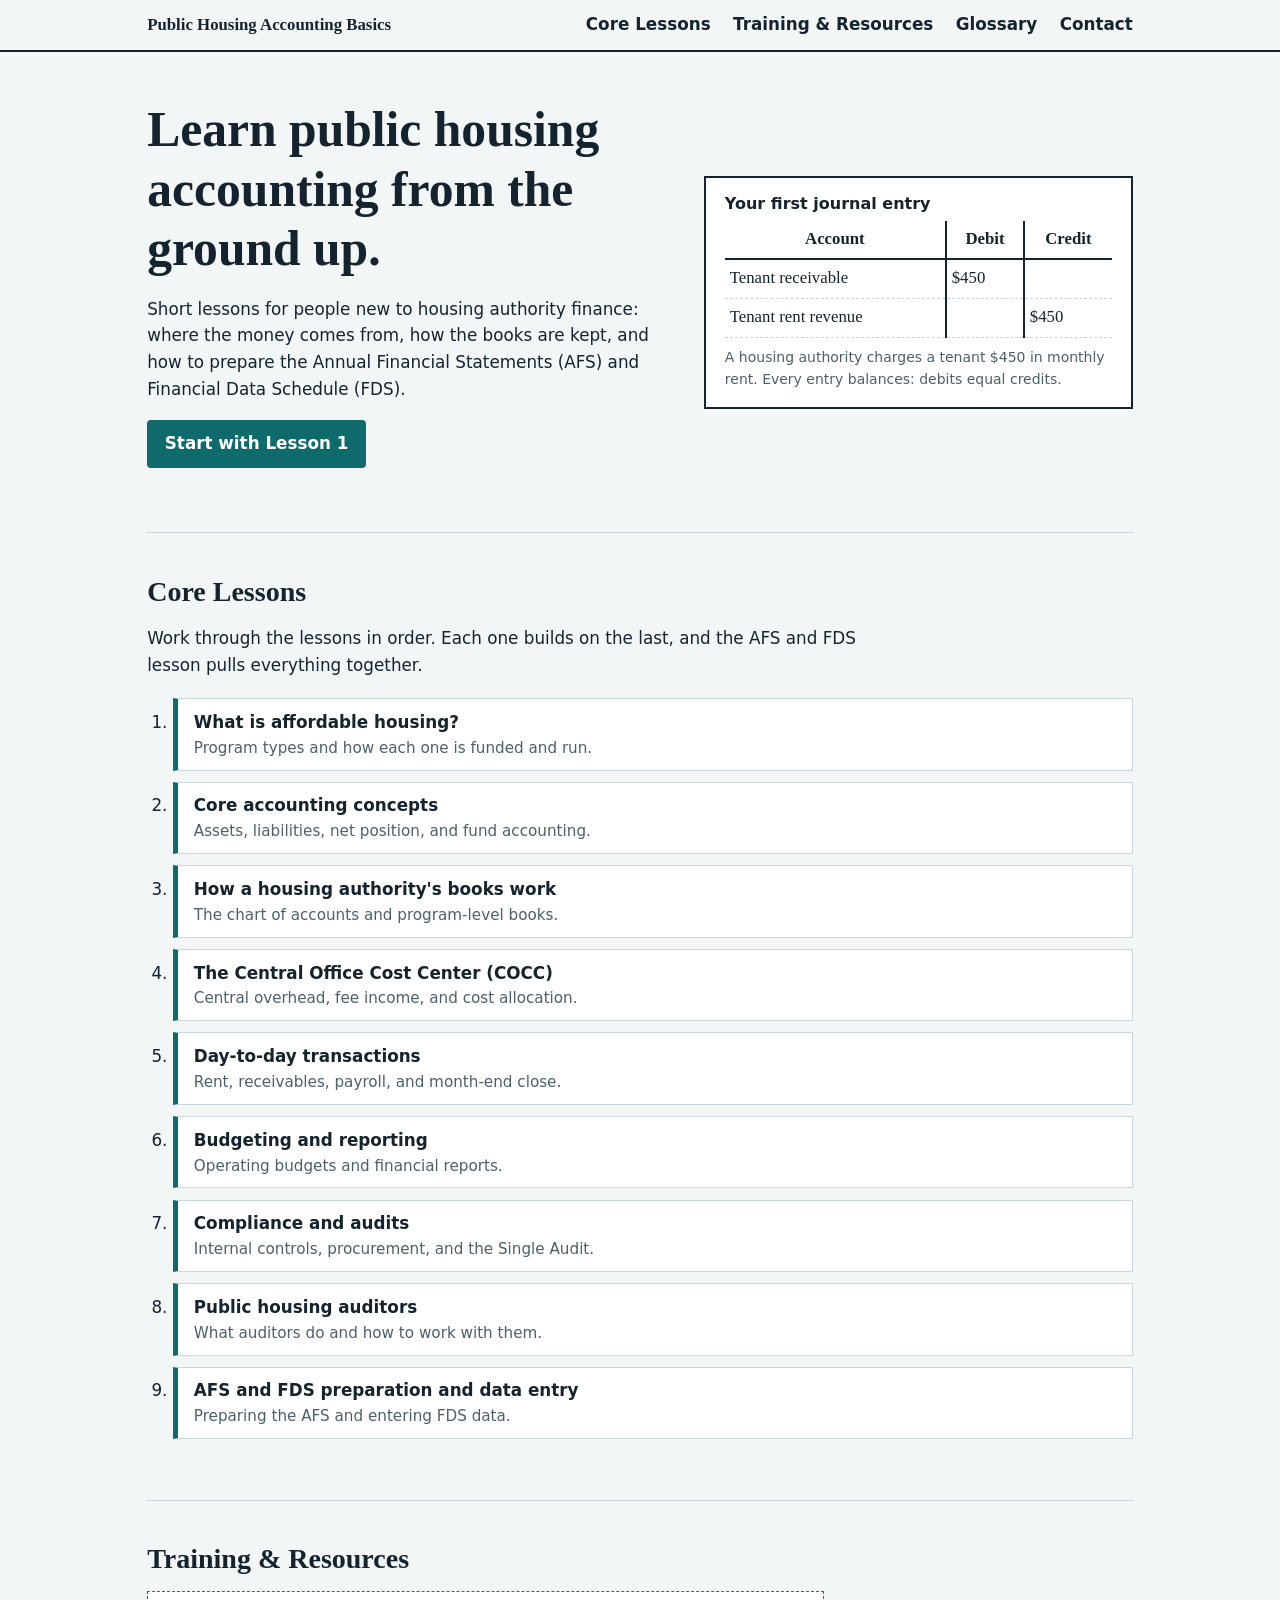
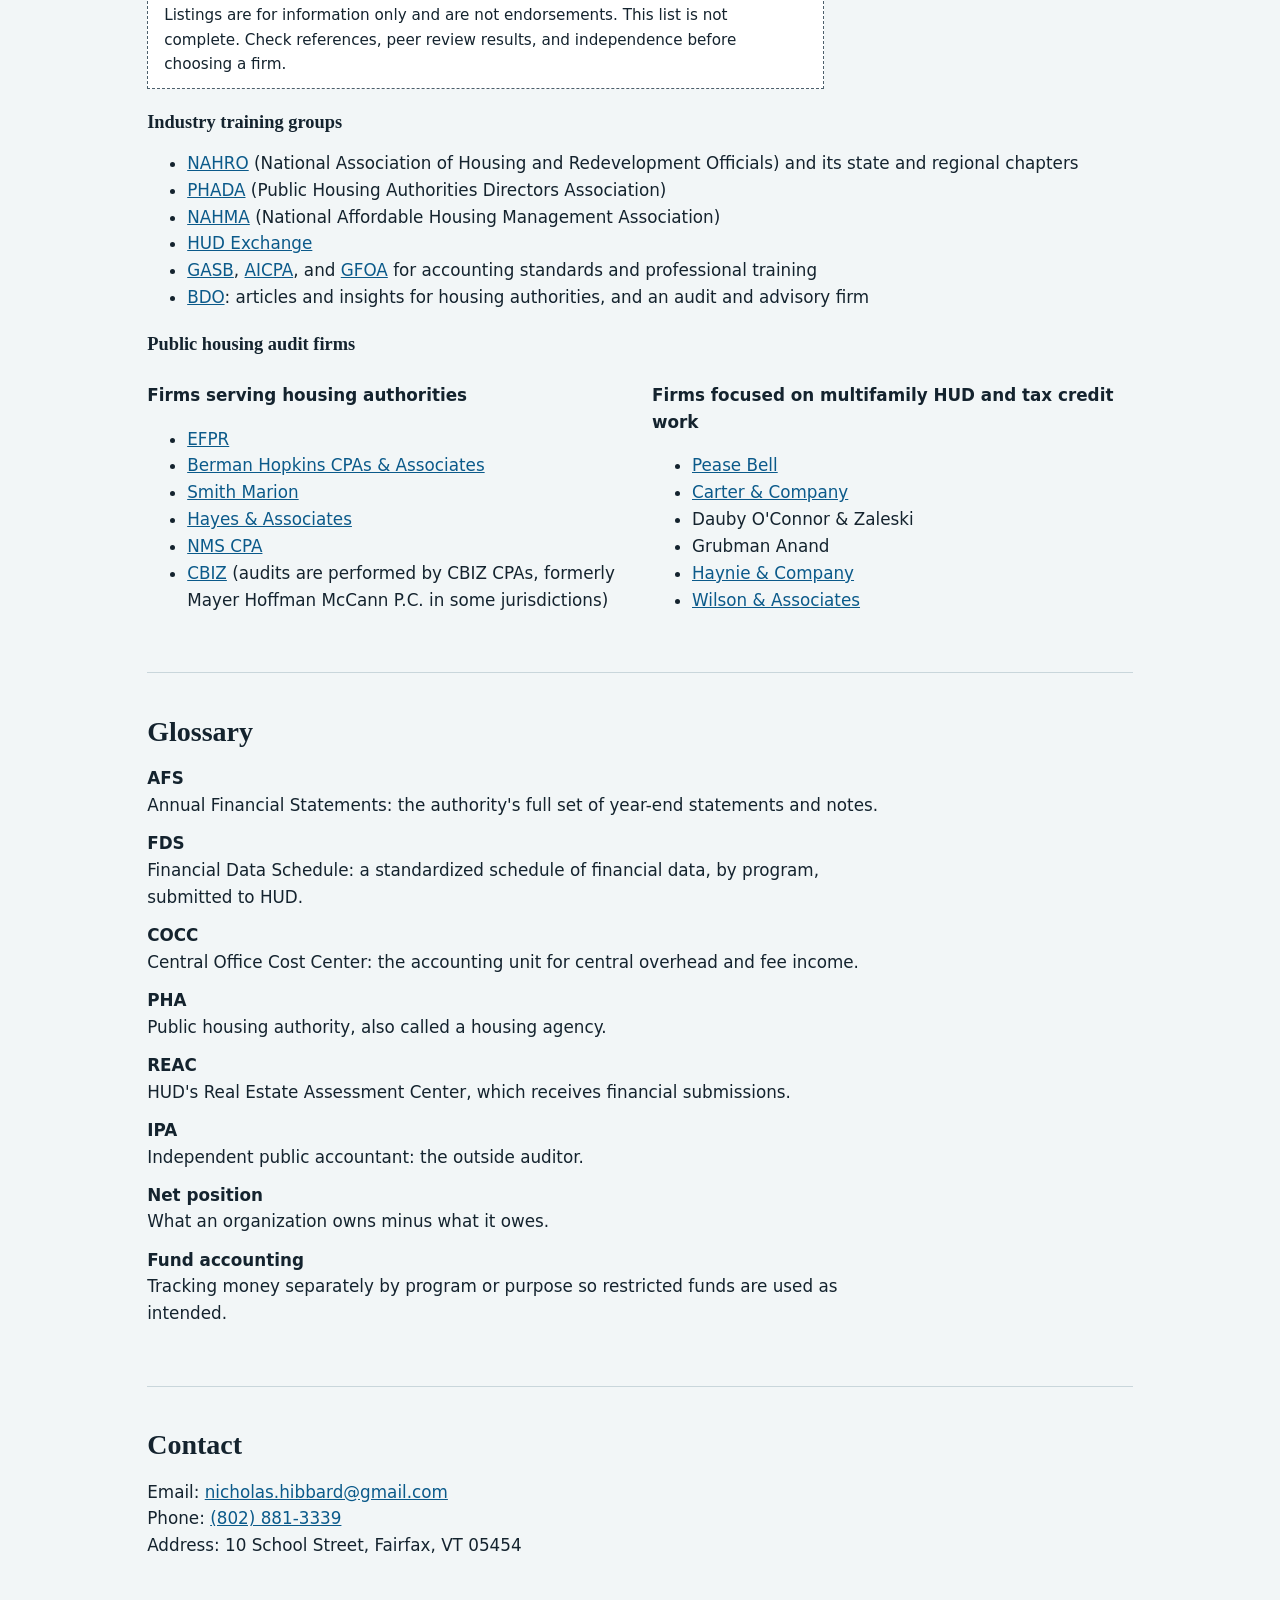
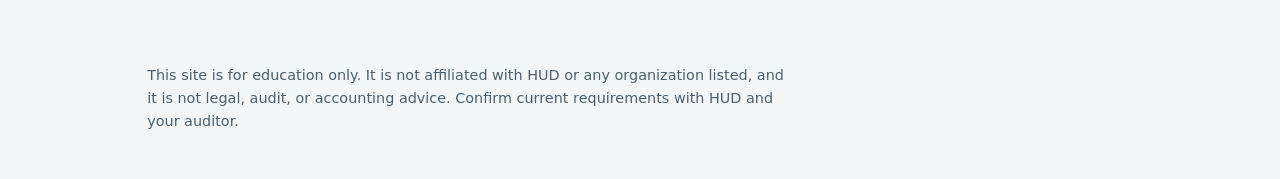
==== index.html @ 9112d164 "HUD-Made-Simple website" ====
<!DOCTYPE html>
<html lang="en">
<head>
<meta charset="utf-8">
<meta name="viewport" content="width=device-width, initial-scale=1">
<title>Public Housing Accounting Basics</title>
<meta name="description" content="Beginner-friendly lessons on public housing accounting, including AFS and FDS preparation.">
<link rel="stylesheet" href="styles.css">
</head>
<body>
<header class="nav"><div class="in">
<strong>Public Housing Accounting Basics</strong>
<a href="#lessons">Core Lessons</a>
<a href="#resources">Training &amp; Resources</a>
<a href="#glossary">Glossary</a>
<a href="#contact">Contact</a>
</div></header>

<main>
<section class="hero" id="home">
<div>
<h1>Learn public housing accounting from the ground up.</h1>
<p>Short lessons for people new to housing authority finance: where the money comes from, how the books are kept, and how to prepare the Annual Financial Statements (AFS) and Financial Data Schedule (FDS).</p>
<p><a class="btn" href="lessons/01-what-is-affordable-housing.html">Start with Lesson 1</a></p>
</div>
<div class="ledger" aria-label="Example ledger entry">
<h2>Your first journal entry</h2>
<table>
<tr><th>Account</th><th>Debit</th><th>Credit</th></tr>
<tr><td>Tenant receivable</td><td>$450</td><td></td></tr>
<tr><td>Tenant rent revenue</td><td></td><td>$450</td></tr>
</table>
<small>A housing authority charges a tenant $450 in monthly rent. Every entry balances: debits equal credits.</small>
</div>
</section>

<section id="lessons">
<h2>Core Lessons</h2>
<p>Work through the lessons in order. Each one builds on the last, and the AFS and FDS lesson pulls everything together.</p>
<ol class="lessons-list">
<li><a href="lessons/01-what-is-affordable-housing.html"><strong>What is affordable housing?</strong><span>Program types and how each one is funded and run.</span></a></li>
<li><a href="lessons/02-core-accounting-concepts.html"><strong>Core accounting concepts</strong><span>Assets, liabilities, net position, and fund accounting.</span></a></li>
<li><a href="lessons/03-how-a-housing-authority-s-books-work.html"><strong>How a housing authority's books work</strong><span>The chart of accounts and program-level books.</span></a></li>
<li><a href="lessons/04-the-central-office-cost-center-cocc.html"><strong>The Central Office Cost Center (COCC)</strong><span>Central overhead, fee income, and cost allocation.</span></a></li>
<li><a href="lessons/05-day-to-day-transactions.html"><strong>Day-to-day transactions</strong><span>Rent, receivables, payroll, and month-end close.</span></a></li>
<li><a href="lessons/06-budgeting-and-reporting.html"><strong>Budgeting and reporting</strong><span>Operating budgets and financial reports.</span></a></li>
<li><a href="lessons/07-compliance-and-audits.html"><strong>Compliance and audits</strong><span>Internal controls, procurement, and the Single Audit.</span></a></li>
<li><a href="lessons/08-public-housing-auditors.html"><strong>Public housing auditors</strong><span>What auditors do and how to work with them.</span></a></li>
<li><a href="lessons/09-afs-and-fds-preparation-and-data-entry.html"><strong>AFS and FDS preparation and data entry</strong><span>Preparing the AFS and entering FDS data.</span></a></li>
</ol>
</section>

<section id="resources">
<h2>Training &amp; Resources</h2>
<p class="note">Listings are for information only and are not endorsements. This list is not complete. Check references, peer review results, and independence before choosing a firm.</p>

<h3 style="margin-top:1.4rem">Industry training groups</h3>
<ul>
<li><a href="https://www.nahro.org">NAHRO</a> (National Association of Housing and Redevelopment Officials) and its state and regional chapters</li>
<li><a href="https://www.phada.org">PHADA</a> (Public Housing Authorities Directors Association)</li>
<li><a href="https://www.nahma.org">NAHMA</a> (National Affordable Housing Management Association)</li>
<li><a href="https://www.hudexchange.info">HUD Exchange</a></li>
<li><a href="https://www.gasb.org">GASB</a>, <a href="https://www.aicpa-cima.com">AICPA</a>, and <a href="https://www.gfoa.org">GFOA</a> for accounting standards and professional training</li>
<li><a href="https://www.bdo.com">BDO</a>: articles and insights for housing authorities, and an audit and advisory firm</li>
</ul>

<h3 id="auditors" style="margin-top:1.4rem">Public housing audit firms</h3>
<div class="cols">
<div>
<p><strong>Firms serving housing authorities</strong></p>
<ul>
<li><a href="https://efpradvisory.com">EFPR</a></li>
<li><a href="https://www.bermanhopkins.com">Berman Hopkins CPAs &amp; Associates</a></li>
<li><a href="https://smcocpa.com">Smith Marion</a></li>
<li><a href="https://hayes.cpa">Hayes &amp; Associates</a></li>
<li><a href="https://nms-cpa.com">NMS CPA</a></li>
<li><a href="https://www.cbiz.com">CBIZ</a> (audits are performed by CBIZ CPAs, formerly Mayer Hoffman McCann P.C. in some jurisdictions)</li>
</ul></div>
<div>
<p><strong>Firms focused on multifamily HUD and tax credit work</strong></p>
<ul>
<li><a href="https://www.peasebell.com">Pease Bell</a></li>
<li><a href="https://www.cartercpa.net">Carter &amp; Company</a></li>
<li>Dauby O'Connor &amp; Zaleski</li>
<li>Grubman Anand</li>
<li><a href="https://www.hayniecpas.com">Haynie &amp; Company</a></li>
<li><a href="https://wilsoncpa.net">Wilson &amp; Associates</a></li>
</ul></div>
</div>
</section>

<section id="glossary">
<h2>Glossary</h2>
<dl>
<dt>AFS</dt><dd>Annual Financial Statements: the authority's full set of year-end statements and notes.</dd>
<dt>FDS</dt><dd>Financial Data Schedule: a standardized schedule of financial data, by program, submitted to HUD.</dd>
<dt>COCC</dt><dd>Central Office Cost Center: the accounting unit for central overhead and fee income.</dd>
<dt>PHA</dt><dd>Public housing authority, also called a housing agency.</dd>
<dt>REAC</dt><dd>HUD's Real Estate Assessment Center, which receives financial submissions.</dd>
<dt>IPA</dt><dd>Independent public accountant: the outside auditor.</dd>
<dt>Net position</dt><dd>What an organization owns minus what it owes.</dd>
<dt>Fund accounting</dt><dd>Tracking money separately by program or purpose so restricted funds are used as intended.</dd>
</dl>
</section>

<section id="contact" style="border-bottom:0">
<h2>Contact</h2>
<address>
<p>Email: <a href="mailto:nicholas.hibbard@gmail.com">nicholas.hibbard@gmail.com</a><br>
Phone: <a href="tel:+18028813339">(802) 881-3339</a><br>
Address: 10 School Street, Fairfax, VT 05454</p>
</address>
</section>
</main>

<footer><div class="in">
<p>This site is for education only. It is not affiliated with HUD or any organization listed, and it is not legal, audit, or accounting advice. Confirm current requirements with HUD and your auditor.</p>
</div></footer>
</body>
</html>
---- styles.css ----
:root{--bg:#f2f6f7;--ink:#14232e;--muted:#4c5f6b;--line:#c9d6db;--card:#fff;--accent:#0f6b6b;--hl:#f2d45c;--link:#0b5a8a}
@media (prefers-color-scheme:dark){:root{--bg:#0f1a20;--ink:#e6eef1;--muted:#9fb3bd;--line:#2a3d47;--card:#16252d;--accent:#5cc4c0;--hl:#c9a92e;--link:#7cc3f0}}
*{box-sizing:border-box}
html{scroll-behavior:smooth;scroll-padding-top:4.5rem}
@media (prefers-reduced-motion:reduce){html{scroll-behavior:auto}}
body{margin:0;background:var(--bg);color:var(--ink);font:1.05rem/1.6 system-ui,-apple-system,"Segoe UI",Roboto,sans-serif}
h1,h2,h3{font-family:Georgia,"Times New Roman",serif;line-height:1.2;margin:0 0 .6rem}
h1{font-size:clamp(2rem,5vw,3.1rem)}
h2{font-size:1.75rem;margin-top:0}
h3{font-size:1.15rem}
a{color:var(--link)}
a:focus-visible,summary:focus-visible{outline:3px solid var(--hl);outline-offset:2px}
p{max-width:70ch}
header.nav{position:sticky;top:0;z-index:5;background:var(--bg);border-bottom:2px solid var(--ink)}
.nav .in{max-width:64rem;margin:auto;padding:.7rem 1.2rem;display:flex;flex-wrap:wrap;gap:.4rem 1.4rem;align-items:baseline}
.nav strong{font-family:Georgia,serif;margin-right:auto}
.nav a{color:var(--ink);text-decoration:none;font-weight:600}
.nav a:hover{text-decoration:underline}
main,footer .in{max-width:64rem;margin:auto;padding:0 1.2rem}
section{padding:2.6rem 0;border-bottom:1px solid var(--line)}
.hero{display:grid;gap:2rem;grid-template-columns:1.1fr .9fr;align-items:center;padding:3rem 0}
@media (max-width:760px){.hero{grid-template-columns:1fr}}
.btn{display:inline-block;background:var(--accent);color:#fff;padding:.65rem 1.1rem;border-radius:4px;text-decoration:none;font-weight:600}
@media (prefers-color-scheme:dark){.btn{color:#08201f}}
.ledger{background:var(--card);border:2px solid var(--ink);padding:1rem 1.2rem;font-family:Georgia,serif}
.ledger h2{font-size:1rem;margin:0 0 .5rem;font-family:system-ui,sans-serif}
.ledger table{width:100%;border-collapse:collapse}
.ledger th{border-bottom:2px solid var(--ink);padding:.3rem}
.ledger td{padding:.35rem .3rem;border-bottom:1px dashed var(--line)}
.ledger td+td,.ledger th+th{border-left:2px solid var(--ink)}
.ledger small{color:var(--muted);display:block;margin-top:.5rem;font-family:system-ui,sans-serif}
details{background:var(--card);border:1px solid var(--line);border-left:5px solid var(--accent);margin:.7rem 0;padding:.2rem 1rem}
summary{cursor:pointer;font-weight:700;padding:.7rem 0;font-family:Georgia,serif;font-size:1.1rem}
details[open]>summary{border-bottom:1px solid var(--line);margin-bottom:.6rem}
details ul,details ol{padding-left:1.3rem;margin:.4rem 0 .8rem}
.tw{overflow-x:auto}
table.t{border-collapse:collapse;width:100%;min-width:34rem;font-size:.95rem}
table.t th,table.t td{border:1px solid var(--line);padding:.45rem .6rem;text-align:left;vertical-align:top}
table.t th{background:var(--card)}
.note{background:var(--card);border:1px dashed var(--muted);padding:.7rem 1rem;font-size:.95rem;max-width:70ch}
.cols{display:grid;gap:1.5rem;grid-template-columns:repeat(auto-fit,minmax(16rem,1fr))}
dl dt{font-weight:700;margin-top:.7rem}
dl dd{margin:0 0 0 0;max-width:70ch}
footer{padding:2rem 0;color:var(--muted);font-size:.9rem}
address{font-style:normal}
.crumbs{font-size:.9rem;color:var(--muted);padding:1.4rem 0 0}
.pager{display:flex;justify-content:space-between;gap:1rem;flex-wrap:wrap;padding:2rem 0}
.lessons-list{list-style:decimal;padding-left:1.6rem;margin:1.2rem 0;display:grid;gap:.7rem}
.lessons-list a{display:block;background:var(--card);border:1px solid var(--line);border-left:5px solid var(--accent);padding:.6rem 1rem;text-decoration:none;color:var(--ink)}
.lessons-list a:hover{border-left-color:var(--hl)}
.lessons-list span{display:block;color:var(--muted);font-size:.95rem}
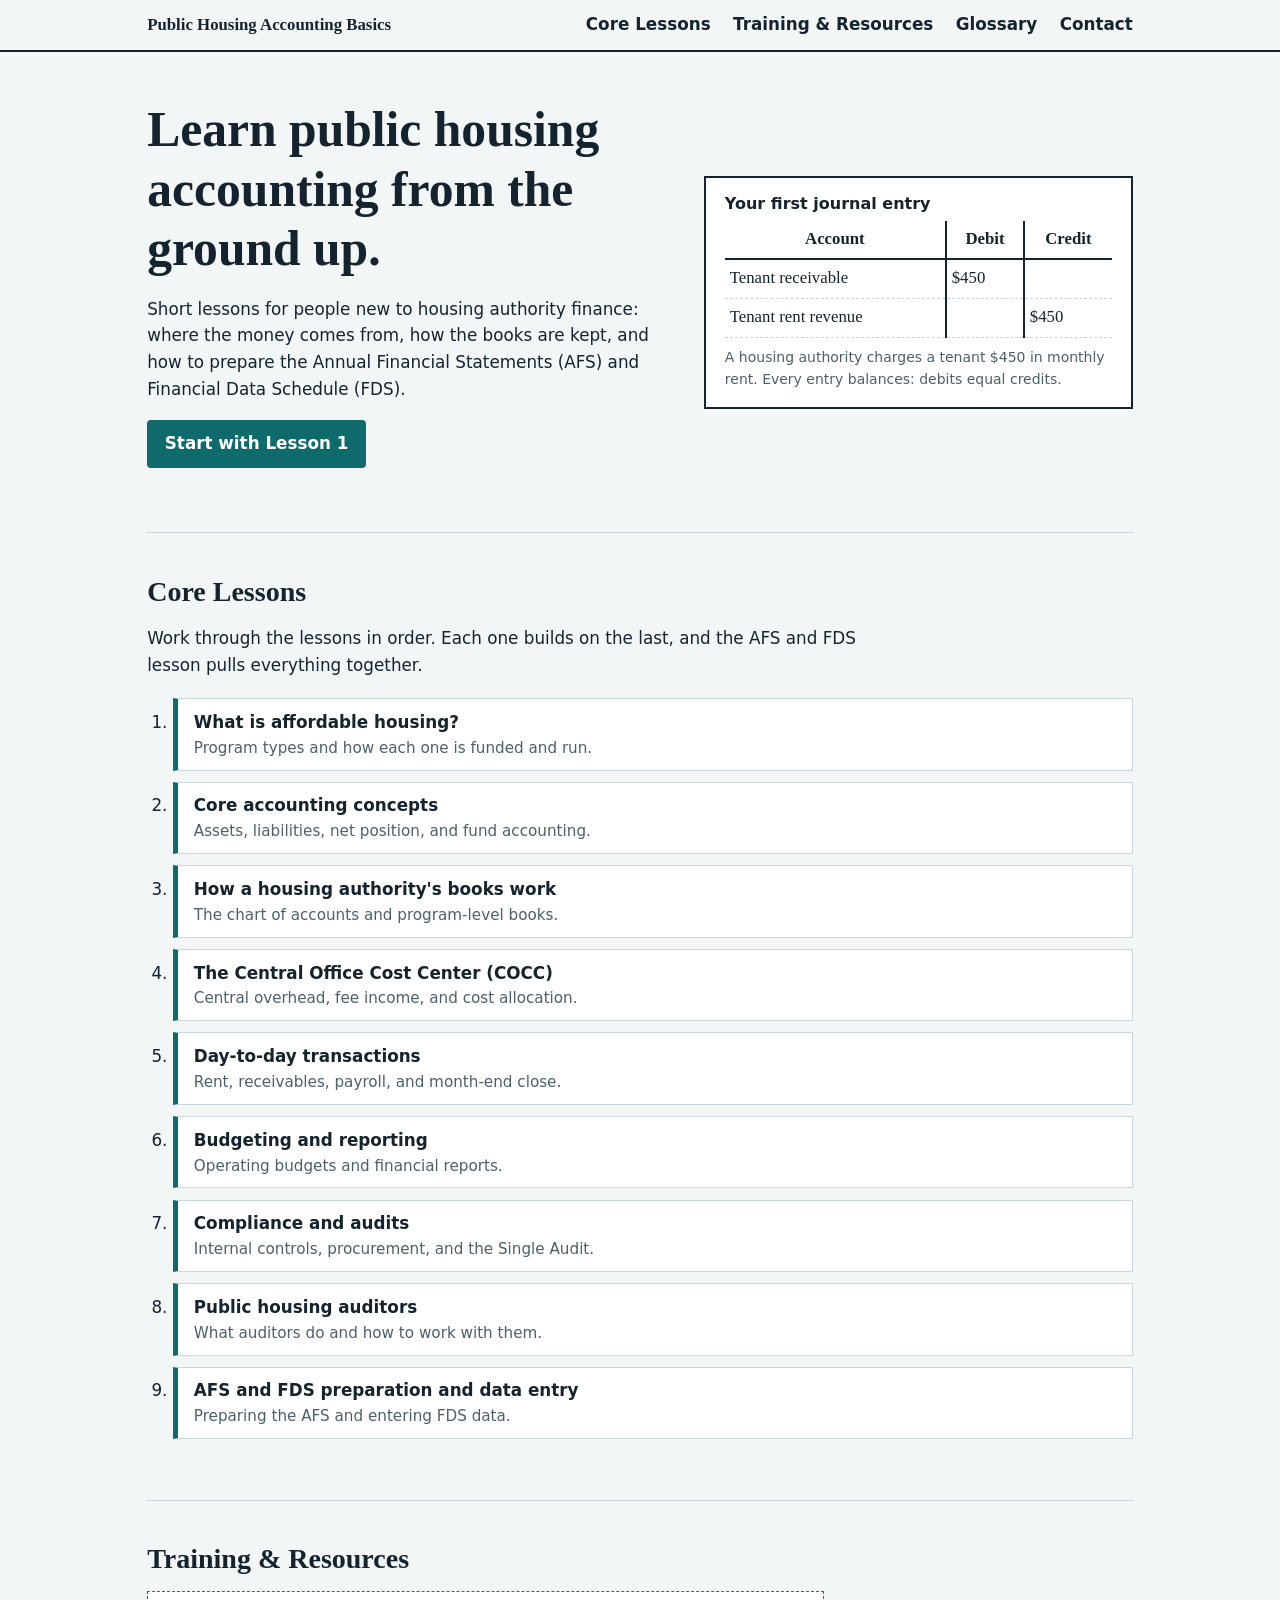
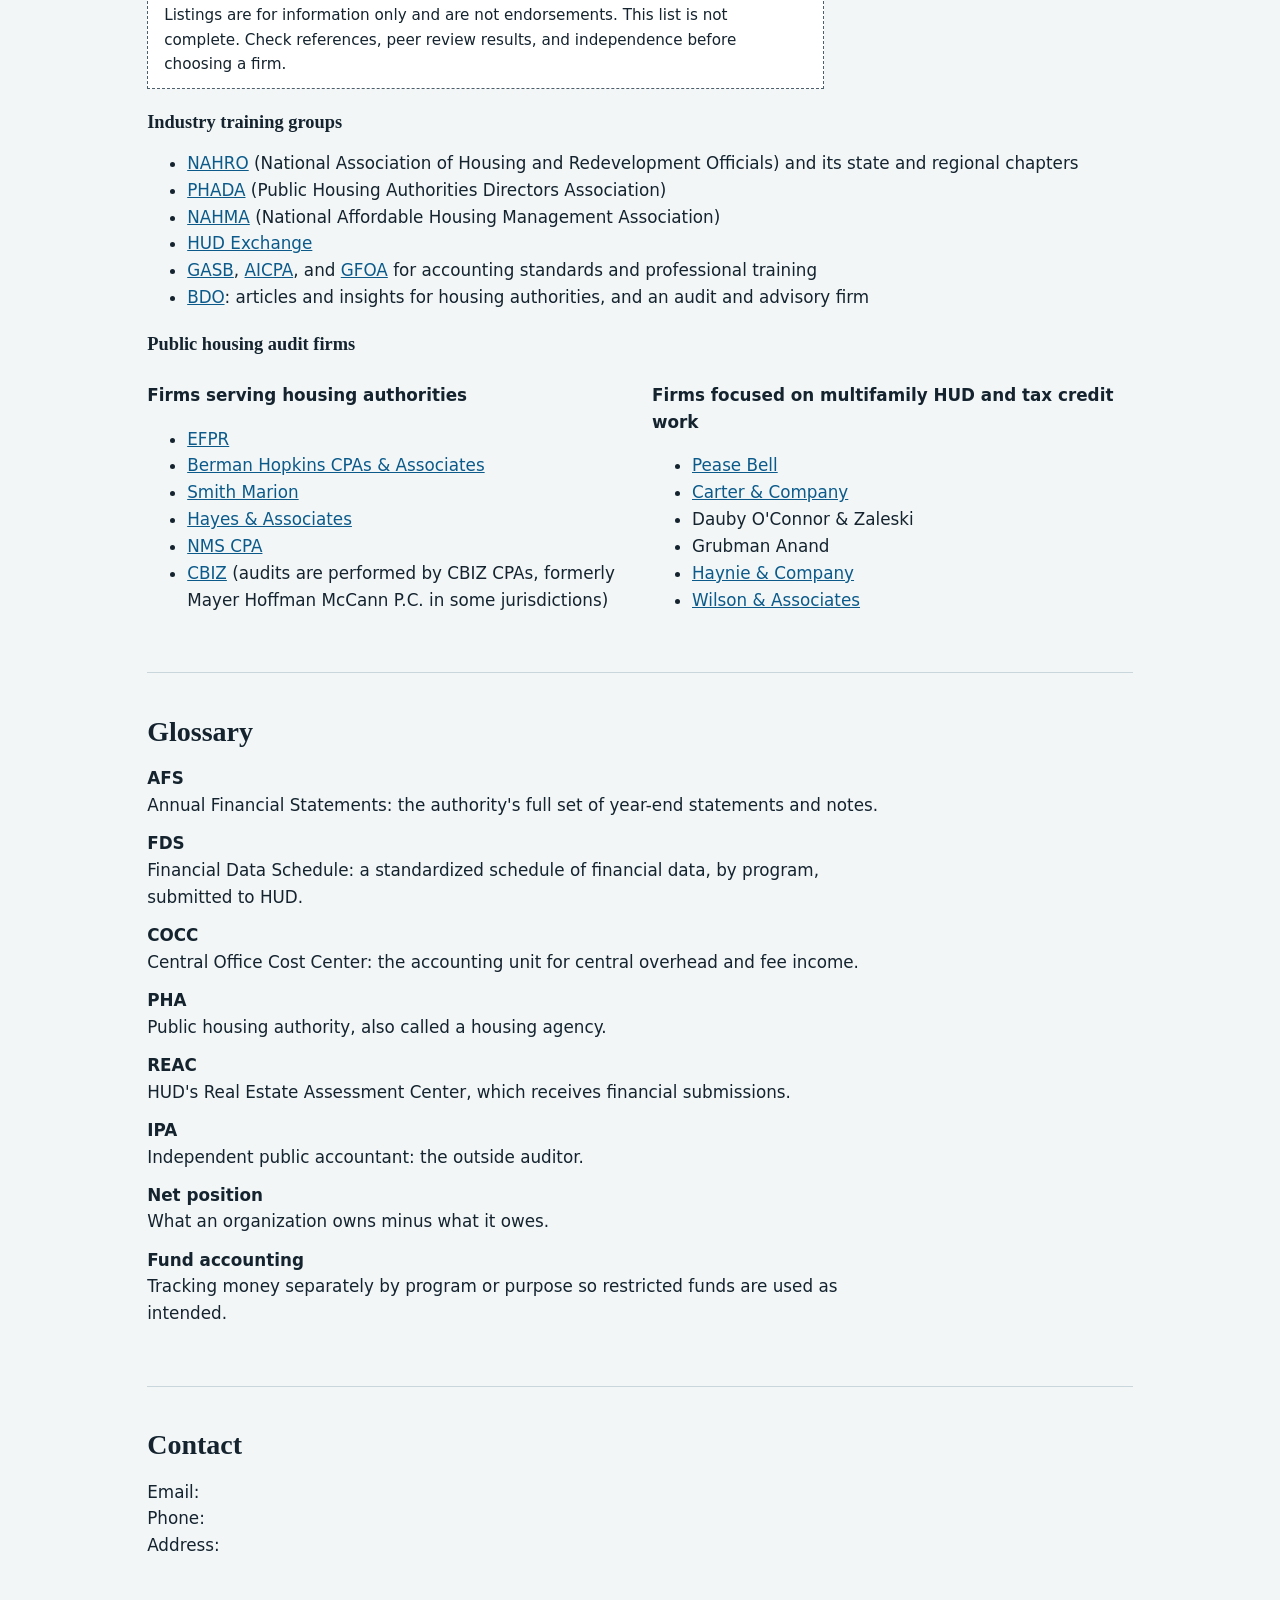
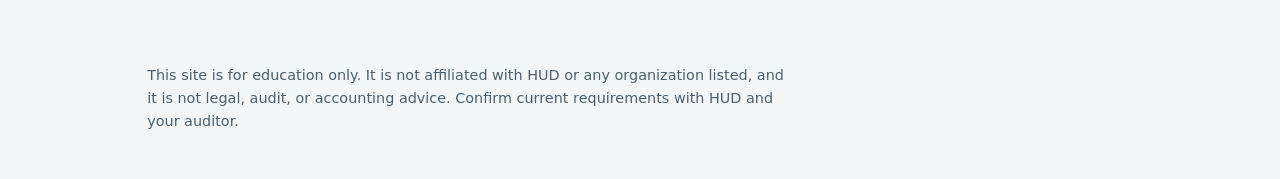
==== commit 18fbacd5: "Update index.html" ====
--- a/index.html
+++ b/index.html
@@ -106,9 +106,9 @@
 <section id="contact" style="border-bottom:0">
 <h2>Contact</h2>
 <address>
-<p>Email: <a href="mailto:nicholas.hibbard@gmail.com">nicholas.hibbard@gmail.com</a><br>
-Phone: <a href="tel:+18028813339">(802) 881-3339</a><br>
-Address: 10 School Street, Fairfax, VT 05454</p>
+<p>Email:<br>
+Phone:</a><br>
+Address:</p>
 </address>
 </section>
 </main>
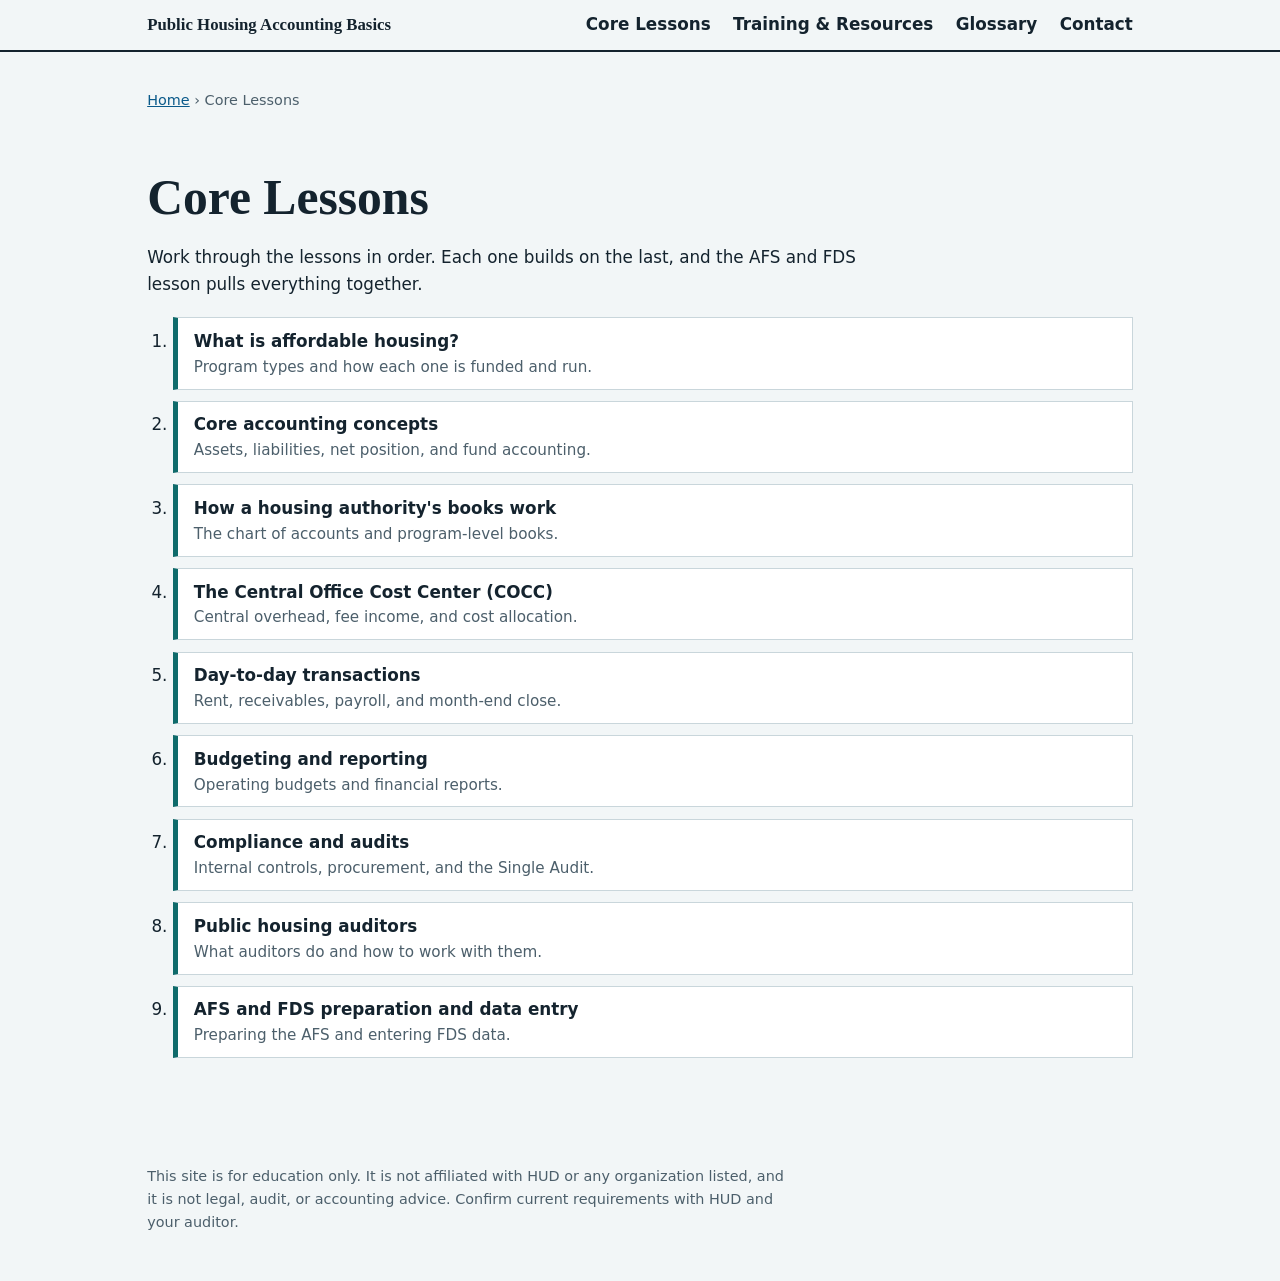
==== commit 13f8b0e4: "Update index.html" ====
--- a/index.html
+++ b/index.html
@@ -3,116 +3,35 @@
 <head>
 <meta charset="utf-8">
 <meta name="viewport" content="width=device-width, initial-scale=1">
-<title>Public Housing Accounting Basics</title>
-<meta name="description" content="Beginner-friendly lessons on public housing accounting, including AFS and FDS preparation.">
-<link rel="stylesheet" href="styles.css">
+<title>Core Lessons | Public Housing Accounting Basics</title>
+<link rel="stylesheet" href="../styles.css">
 </head>
 <body>
 <header class="nav"><div class="in">
-<strong>Public Housing Accounting Basics</strong>
-<a href="#lessons">Core Lessons</a>
-<a href="#resources">Training &amp; Resources</a>
-<a href="#glossary">Glossary</a>
-<a href="#contact">Contact</a>
+<strong><a href="../index.html">Public Housing Accounting Basics</a></strong>
+<a href="index.html">Core Lessons</a>
+<a href="../index.html#resources">Training &amp; Resources</a>
+<a href="../index.html#glossary">Glossary</a>
+<a href="../index.html#contact">Contact</a>
 </div></header>
-
 <main>
-<section class="hero" id="home">
-<div>
-<h1>Learn public housing accounting from the ground up.</h1>
-<p>Short lessons for people new to housing authority finance: where the money comes from, how the books are kept, and how to prepare the Annual Financial Statements (AFS) and Financial Data Schedule (FDS).</p>
-<p><a class="btn" href="lessons/01-what-is-affordable-housing.html">Start with Lesson 1</a></p>
-</div>
-<div class="ledger" aria-label="Example ledger entry">
-<h2>Your first journal entry</h2>
-<table>
-<tr><th>Account</th><th>Debit</th><th>Credit</th></tr>
-<tr><td>Tenant receivable</td><td>$450</td><td></td></tr>
-<tr><td>Tenant rent revenue</td><td></td><td>$450</td></tr>
-</table>
-<small>A housing authority charges a tenant $450 in monthly rent. Every entry balances: debits equal credits.</small>
-</div>
-</section>
-
-<section id="lessons">
-<h2>Core Lessons</h2>
+<p class="crumbs"><a href="../index.html">Home</a> &rsaquo; Core Lessons</p>
+<section style="border-bottom:0">
+<h1>Core Lessons</h1>
 <p>Work through the lessons in order. Each one builds on the last, and the AFS and FDS lesson pulls everything together.</p>
 <ol class="lessons-list">
-<li><a href="lessons/01-what-is-affordable-housing.html"><strong>What is affordable housing?</strong><span>Program types and how each one is funded and run.</span></a></li>
-<li><a href="lessons/02-core-accounting-concepts.html"><strong>Core accounting concepts</strong><span>Assets, liabilities, net position, and fund accounting.</span></a></li>
-<li><a href="lessons/03-how-a-housing-authority-s-books-work.html"><strong>How a housing authority's books work</strong><span>The chart of accounts and program-level books.</span></a></li>
-<li><a href="lessons/04-the-central-office-cost-center-cocc.html"><strong>The Central Office Cost Center (COCC)</strong><span>Central overhead, fee income, and cost allocation.</span></a></li>
-<li><a href="lessons/05-day-to-day-transactions.html"><strong>Day-to-day transactions</strong><span>Rent, receivables, payroll, and month-end close.</span></a></li>
-<li><a href="lessons/06-budgeting-and-reporting.html"><strong>Budgeting and reporting</strong><span>Operating budgets and financial reports.</span></a></li>
-<li><a href="lessons/07-compliance-and-audits.html"><strong>Compliance and audits</strong><span>Internal controls, procurement, and the Single Audit.</span></a></li>
-<li><a href="lessons/08-public-housing-auditors.html"><strong>Public housing auditors</strong><span>What auditors do and how to work with them.</span></a></li>
-<li><a href="lessons/09-afs-and-fds-preparation-and-data-entry.html"><strong>AFS and FDS preparation and data entry</strong><span>Preparing the AFS and entering FDS data.</span></a></li>
+<li><a href="01-what-is-affordable-housing.html"><strong>What is affordable housing?</strong><span>Program types and how each one is funded and run.</span></a></li>
+<li><a href="02-core-accounting-concepts.html"><strong>Core accounting concepts</strong><span>Assets, liabilities, net position, and fund accounting.</span></a></li>
+<li><a href="03-how-a-housing-authority-s-books-work.html"><strong>How a housing authority's books work</strong><span>The chart of accounts and program-level books.</span></a></li>
+<li><a href="04-the-central-office-cost-center-cocc.html"><strong>The Central Office Cost Center (COCC)</strong><span>Central overhead, fee income, and cost allocation.</span></a></li>
+<li><a href="05-day-to-day-transactions.html"><strong>Day-to-day transactions</strong><span>Rent, receivables, payroll, and month-end close.</span></a></li>
+<li><a href="06-budgeting-and-reporting.html"><strong>Budgeting and reporting</strong><span>Operating budgets and financial reports.</span></a></li>
+<li><a href="07-compliance-and-audits.html"><strong>Compliance and audits</strong><span>Internal controls, procurement, and the Single Audit.</span></a></li>
+<li><a href="08-public-housing-auditors.html"><strong>Public housing auditors</strong><span>What auditors do and how to work with them.</span></a></li>
+<li><a href="09-afs-and-fds-preparation-and-data-entry.html"><strong>AFS and FDS preparation and data entry</strong><span>Preparing the AFS and entering FDS data.</span></a></li>
 </ol>
 </section>
-
-<section id="resources">
-<h2>Training &amp; Resources</h2>
-<p class="note">Listings are for information only and are not endorsements. This list is not complete. Check references, peer review results, and independence before choosing a firm.</p>
-
-<h3 style="margin-top:1.4rem">Industry training groups</h3>
-<ul>
-<li><a href="https://www.nahro.org">NAHRO</a> (National Association of Housing and Redevelopment Officials) and its state and regional chapters</li>
-<li><a href="https://www.phada.org">PHADA</a> (Public Housing Authorities Directors Association)</li>
-<li><a href="https://www.nahma.org">NAHMA</a> (National Affordable Housing Management Association)</li>
-<li><a href="https://www.hudexchange.info">HUD Exchange</a></li>
-<li><a href="https://www.gasb.org">GASB</a>, <a href="https://www.aicpa-cima.com">AICPA</a>, and <a href="https://www.gfoa.org">GFOA</a> for accounting standards and professional training</li>
-<li><a href="https://www.bdo.com">BDO</a>: articles and insights for housing authorities, and an audit and advisory firm</li>
-</ul>
-
-<h3 id="auditors" style="margin-top:1.4rem">Public housing audit firms</h3>
-<div class="cols">
-<div>
-<p><strong>Firms serving housing authorities</strong></p>
-<ul>
-<li><a href="https://efpradvisory.com">EFPR</a></li>
-<li><a href="https://www.bermanhopkins.com">Berman Hopkins CPAs &amp; Associates</a></li>
-<li><a href="https://smcocpa.com">Smith Marion</a></li>
-<li><a href="https://hayes.cpa">Hayes &amp; Associates</a></li>
-<li><a href="https://nms-cpa.com">NMS CPA</a></li>
-<li><a href="https://www.cbiz.com">CBIZ</a> (audits are performed by CBIZ CPAs, formerly Mayer Hoffman McCann P.C. in some jurisdictions)</li>
-</ul></div>
-<div>
-<p><strong>Firms focused on multifamily HUD and tax credit work</strong></p>
-<ul>
-<li><a href="https://www.peasebell.com">Pease Bell</a></li>
-<li><a href="https://www.cartercpa.net">Carter &amp; Company</a></li>
-<li>Dauby O'Connor &amp; Zaleski</li>
-<li>Grubman Anand</li>
-<li><a href="https://www.hayniecpas.com">Haynie &amp; Company</a></li>
-<li><a href="https://wilsoncpa.net">Wilson &amp; Associates</a></li>
-</ul></div>
-</div>
-</section>
-
-<section id="glossary">
-<h2>Glossary</h2>
-<dl>
-<dt>AFS</dt><dd>Annual Financial Statements: the authority's full set of year-end statements and notes.</dd>
-<dt>FDS</dt><dd>Financial Data Schedule: a standardized schedule of financial data, by program, submitted to HUD.</dd>
-<dt>COCC</dt><dd>Central Office Cost Center: the accounting unit for central overhead and fee income.</dd>
-<dt>PHA</dt><dd>Public housing authority, also called a housing agency.</dd>
-<dt>REAC</dt><dd>HUD's Real Estate Assessment Center, which receives financial submissions.</dd>
-<dt>IPA</dt><dd>Independent public accountant: the outside auditor.</dd>
-<dt>Net position</dt><dd>What an organization owns minus what it owes.</dd>
-<dt>Fund accounting</dt><dd>Tracking money separately by program or purpose so restricted funds are used as intended.</dd>
-</dl>
-</section>
-
-<section id="contact" style="border-bottom:0">
-<h2>Contact</h2>
-<address>
-<p>Email:<br>
-Phone:</a><br>
-Address:</p>
-</address>
-</section>
 </main>
-
 <footer><div class="in">
 <p>This site is for education only. It is not affiliated with HUD or any organization listed, and it is not legal, audit, or accounting advice. Confirm current requirements with HUD and your auditor.</p>
 </div></footer>
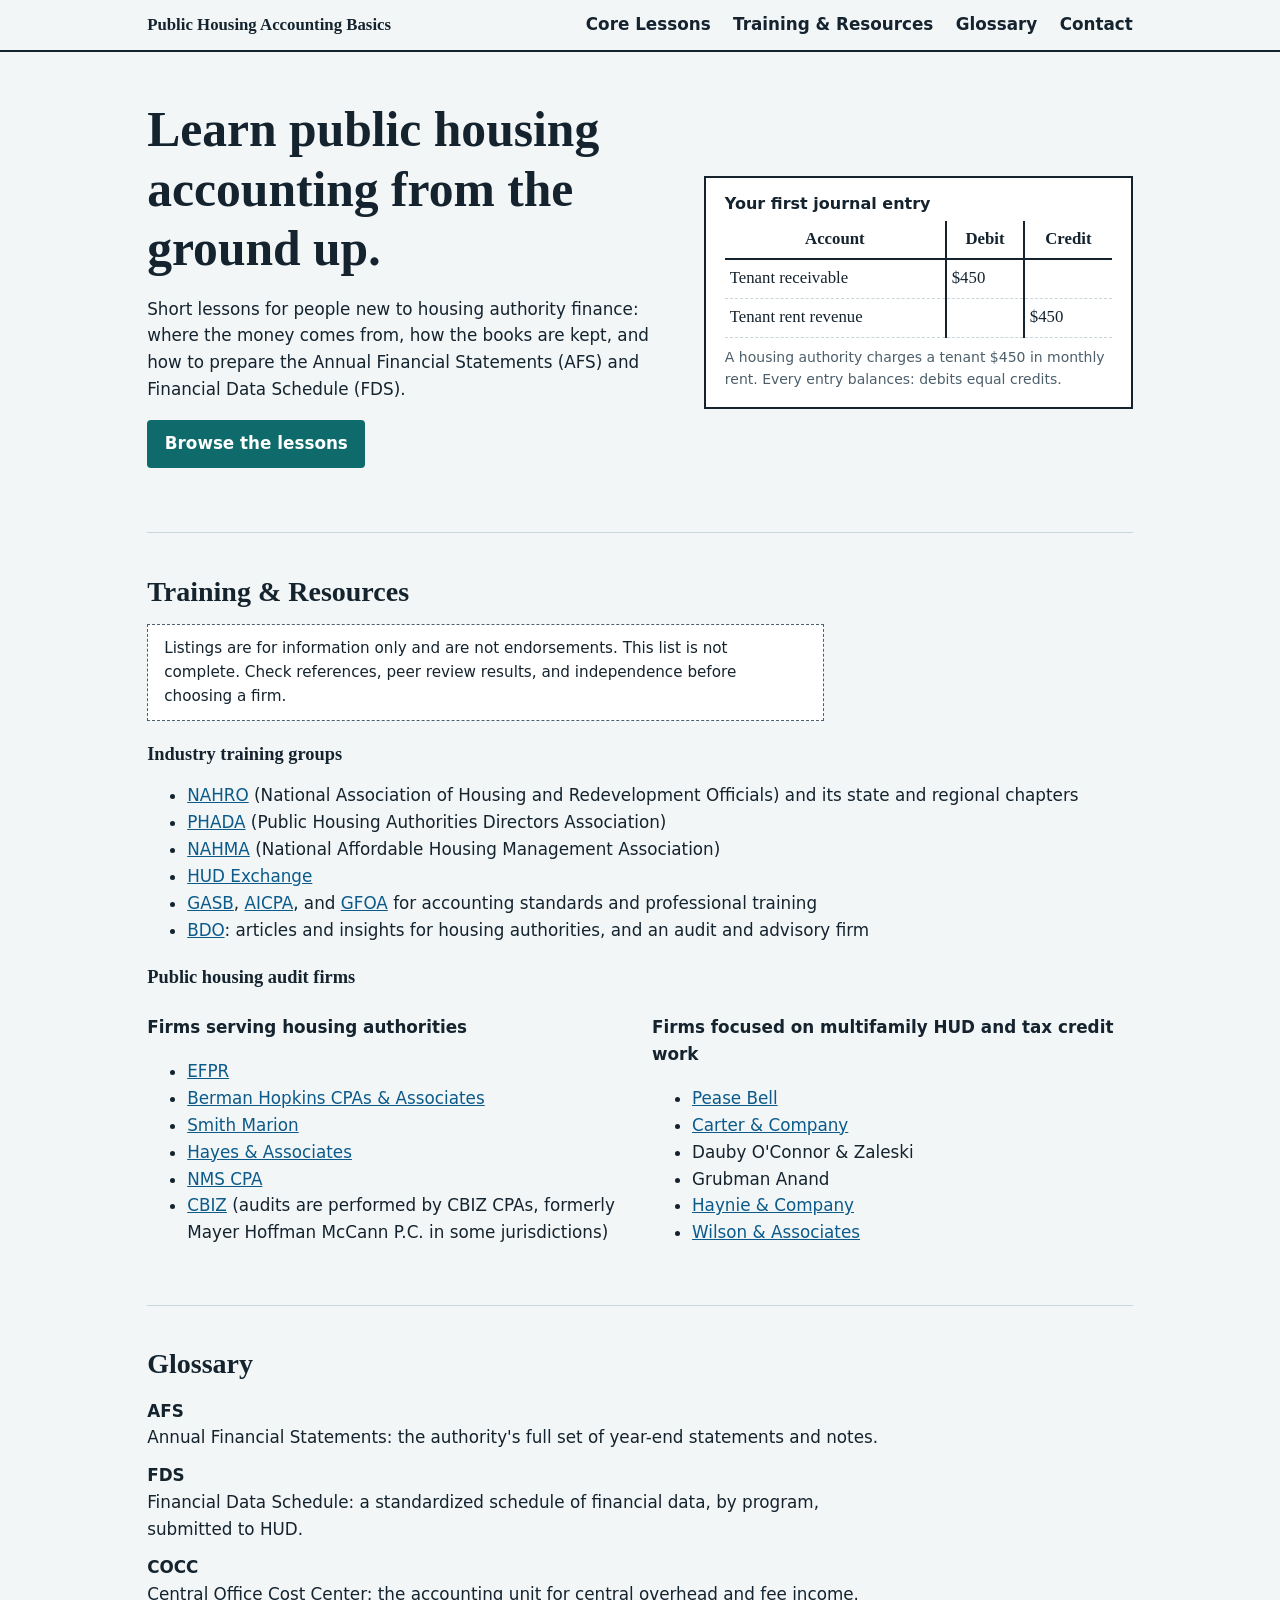
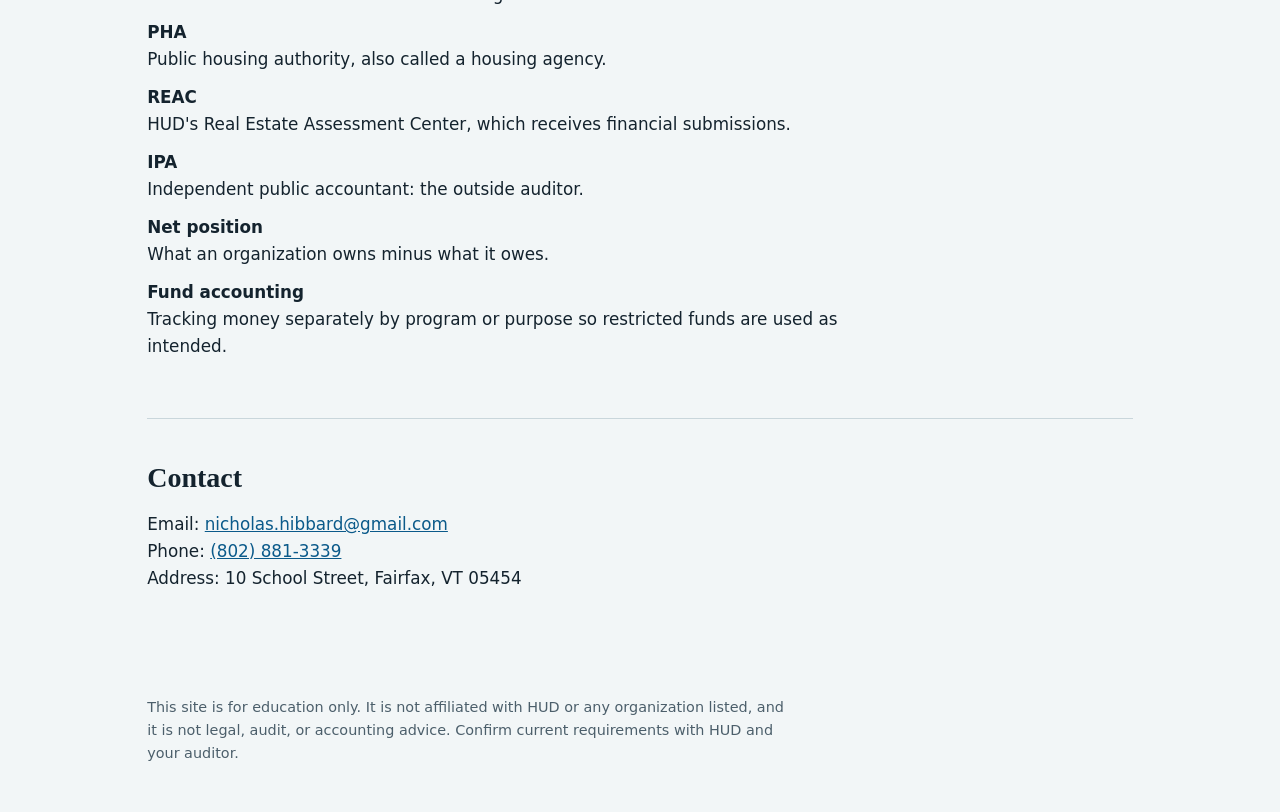
==== commit 3fb05d21: "v2" ====
--- a/index.html
+++ b/index.html
@@ -3,35 +3,101 @@
 <head>
 <meta charset="utf-8">
 <meta name="viewport" content="width=device-width, initial-scale=1">
-<title>Core Lessons | Public Housing Accounting Basics</title>
-<link rel="stylesheet" href="../styles.css">
+<title>Public Housing Accounting Basics</title>
+<meta name="description" content="Beginner-friendly lessons on public housing accounting, including AFS and FDS preparation.">
+<link rel="stylesheet" href="styles.css">
 </head>
 <body>
 <header class="nav"><div class="in">
-<strong><a href="../index.html">Public Housing Accounting Basics</a></strong>
-<a href="index.html">Core Lessons</a>
-<a href="../index.html#resources">Training &amp; Resources</a>
-<a href="../index.html#glossary">Glossary</a>
-<a href="../index.html#contact">Contact</a>
+<strong>Public Housing Accounting Basics</strong>
+<a href="lessons/index.html">Core Lessons</a>
+<a href="#resources">Training &amp; Resources</a>
+<a href="#glossary">Glossary</a>
+<a href="#contact">Contact</a>
 </div></header>
+
 <main>
-<p class="crumbs"><a href="../index.html">Home</a> &rsaquo; Core Lessons</p>
-<section style="border-bottom:0">
-<h1>Core Lessons</h1>
-<p>Work through the lessons in order. Each one builds on the last, and the AFS and FDS lesson pulls everything together.</p>
-<ol class="lessons-list">
-<li><a href="01-what-is-affordable-housing.html"><strong>What is affordable housing?</strong><span>Program types and how each one is funded and run.</span></a></li>
-<li><a href="02-core-accounting-concepts.html"><strong>Core accounting concepts</strong><span>Assets, liabilities, net position, and fund accounting.</span></a></li>
-<li><a href="03-how-a-housing-authority-s-books-work.html"><strong>How a housing authority's books work</strong><span>The chart of accounts and program-level books.</span></a></li>
-<li><a href="04-the-central-office-cost-center-cocc.html"><strong>The Central Office Cost Center (COCC)</strong><span>Central overhead, fee income, and cost allocation.</span></a></li>
-<li><a href="05-day-to-day-transactions.html"><strong>Day-to-day transactions</strong><span>Rent, receivables, payroll, and month-end close.</span></a></li>
-<li><a href="06-budgeting-and-reporting.html"><strong>Budgeting and reporting</strong><span>Operating budgets and financial reports.</span></a></li>
-<li><a href="07-compliance-and-audits.html"><strong>Compliance and audits</strong><span>Internal controls, procurement, and the Single Audit.</span></a></li>
-<li><a href="08-public-housing-auditors.html"><strong>Public housing auditors</strong><span>What auditors do and how to work with them.</span></a></li>
-<li><a href="09-afs-and-fds-preparation-and-data-entry.html"><strong>AFS and FDS preparation and data entry</strong><span>Preparing the AFS and entering FDS data.</span></a></li>
-</ol>
+<section class="hero" id="home">
+<div>
+<h1>Learn public housing accounting from the ground up.</h1>
+<p>Short lessons for people new to housing authority finance: where the money comes from, how the books are kept, and how to prepare the Annual Financial Statements (AFS) and Financial Data Schedule (FDS).</p>
+<p><a class="btn" href="lessons/index.html">Browse the lessons</a></p>
+</div>
+<div class="ledger" aria-label="Example ledger entry">
+<h2>Your first journal entry</h2>
+<table>
+<tr><th>Account</th><th>Debit</th><th>Credit</th></tr>
+<tr><td>Tenant receivable</td><td>$450</td><td></td></tr>
+<tr><td>Tenant rent revenue</td><td></td><td>$450</td></tr>
+</table>
+<small>A housing authority charges a tenant $450 in monthly rent. Every entry balances: debits equal credits.</small>
+</div>
+</section>
+
+
+<section id="resources">
+<h2>Training &amp; Resources</h2>
+<p class="note">Listings are for information only and are not endorsements. This list is not complete. Check references, peer review results, and independence before choosing a firm.</p>
+
+<h3 style="margin-top:1.4rem">Industry training groups</h3>
+<ul>
+<li><a href="https://www.nahro.org">NAHRO</a> (National Association of Housing and Redevelopment Officials) and its state and regional chapters</li>
+<li><a href="https://www.phada.org">PHADA</a> (Public Housing Authorities Directors Association)</li>
+<li><a href="https://www.nahma.org">NAHMA</a> (National Affordable Housing Management Association)</li>
+<li><a href="https://www.hudexchange.info">HUD Exchange</a></li>
+<li><a href="https://www.gasb.org">GASB</a>, <a href="https://www.aicpa-cima.com">AICPA</a>, and <a href="https://www.gfoa.org">GFOA</a> for accounting standards and professional training</li>
+<li><a href="https://www.bdo.com">BDO</a>: articles and insights for housing authorities, and an audit and advisory firm</li>
+</ul>
+
+<h3 id="auditors" style="margin-top:1.4rem">Public housing audit firms</h3>
+<div class="cols">
+<div>
+<p><strong>Firms serving housing authorities</strong></p>
+<ul>
+<li><a href="https://efpradvisory.com">EFPR</a></li>
+<li><a href="https://www.bermanhopkins.com">Berman Hopkins CPAs &amp; Associates</a></li>
+<li><a href="https://smcocpa.com">Smith Marion</a></li>
+<li><a href="https://hayes.cpa">Hayes &amp; Associates</a></li>
+<li><a href="https://nms-cpa.com">NMS CPA</a></li>
+<li><a href="https://www.cbiz.com">CBIZ</a> (audits are performed by CBIZ CPAs, formerly Mayer Hoffman McCann P.C. in some jurisdictions)</li>
+</ul></div>
+<div>
+<p><strong>Firms focused on multifamily HUD and tax credit work</strong></p>
+<ul>
+<li><a href="https://www.peasebell.com">Pease Bell</a></li>
+<li><a href="https://www.cartercpa.net">Carter &amp; Company</a></li>
+<li>Dauby O'Connor &amp; Zaleski</li>
+<li>Grubman Anand</li>
+<li><a href="https://www.hayniecpas.com">Haynie &amp; Company</a></li>
+<li><a href="https://wilsoncpa.net">Wilson &amp; Associates</a></li>
+</ul></div>
+</div>
+</section>
+
+<section id="glossary">
+<h2>Glossary</h2>
+<dl>
+<dt>AFS</dt><dd>Annual Financial Statements: the authority's full set of year-end statements and notes.</dd>
+<dt>FDS</dt><dd>Financial Data Schedule: a standardized schedule of financial data, by program, submitted to HUD.</dd>
+<dt>COCC</dt><dd>Central Office Cost Center: the accounting unit for central overhead and fee income.</dd>
+<dt>PHA</dt><dd>Public housing authority, also called a housing agency.</dd>
+<dt>REAC</dt><dd>HUD's Real Estate Assessment Center, which receives financial submissions.</dd>
+<dt>IPA</dt><dd>Independent public accountant: the outside auditor.</dd>
+<dt>Net position</dt><dd>What an organization owns minus what it owes.</dd>
+<dt>Fund accounting</dt><dd>Tracking money separately by program or purpose so restricted funds are used as intended.</dd>
+</dl>
+</section>
+
+<section id="contact" style="border-bottom:0">
+<h2>Contact</h2>
+<address>
+<p>Email: <a href="mailto:nicholas.hibbard@gmail.com">nicholas.hibbard@gmail.com</a><br>
+Phone: <a href="tel:+18028813339">(802) 881-3339</a><br>
+Address: 10 School Street, Fairfax, VT 05454</p>
+</address>
 </section>
 </main>
+
 <footer><div class="in">
 <p>This site is for education only. It is not affiliated with HUD or any organization listed, and it is not legal, audit, or accounting advice. Confirm current requirements with HUD and your auditor.</p>
 </div></footer>
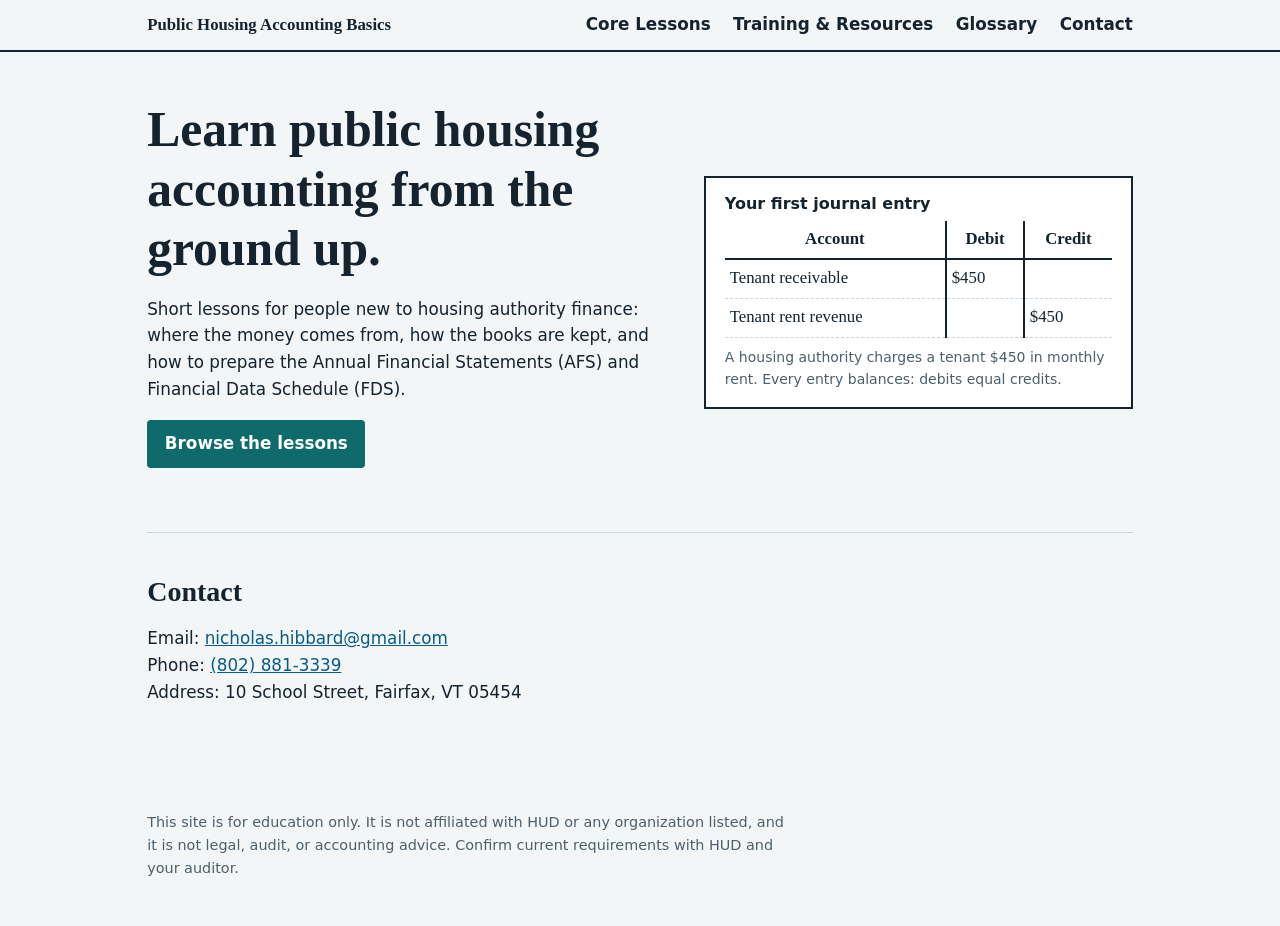
==== commit 20e0e266: "v3" ====
--- a/index.html
+++ b/index.html
@@ -11,8 +11,8 @@
 <header class="nav"><div class="in">
 <strong>Public Housing Accounting Basics</strong>
 <a href="lessons/index.html">Core Lessons</a>
-<a href="#resources">Training &amp; Resources</a>
-<a href="#glossary">Glossary</a>
+<a href="resources.html">Training &amp; Resources</a>
+<a href="glossary.html">Glossary</a>
 <a href="#contact">Contact</a>
 </div></header>
 
@@ -35,58 +35,7 @@
 </section>
 
 
-<section id="resources">
-<h2>Training &amp; Resources</h2>
-<p class="note">Listings are for information only and are not endorsements. This list is not complete. Check references, peer review results, and independence before choosing a firm.</p>
 
-<h3 style="margin-top:1.4rem">Industry training groups</h3>
-<ul>
-<li><a href="https://www.nahro.org">NAHRO</a> (National Association of Housing and Redevelopment Officials) and its state and regional chapters</li>
-<li><a href="https://www.phada.org">PHADA</a> (Public Housing Authorities Directors Association)</li>
-<li><a href="https://www.nahma.org">NAHMA</a> (National Affordable Housing Management Association)</li>
-<li><a href="https://www.hudexchange.info">HUD Exchange</a></li>
-<li><a href="https://www.gasb.org">GASB</a>, <a href="https://www.aicpa-cima.com">AICPA</a>, and <a href="https://www.gfoa.org">GFOA</a> for accounting standards and professional training</li>
-<li><a href="https://www.bdo.com">BDO</a>: articles and insights for housing authorities, and an audit and advisory firm</li>
-</ul>
-
-<h3 id="auditors" style="margin-top:1.4rem">Public housing audit firms</h3>
-<div class="cols">
-<div>
-<p><strong>Firms serving housing authorities</strong></p>
-<ul>
-<li><a href="https://efpradvisory.com">EFPR</a></li>
-<li><a href="https://www.bermanhopkins.com">Berman Hopkins CPAs &amp; Associates</a></li>
-<li><a href="https://smcocpa.com">Smith Marion</a></li>
-<li><a href="https://hayes.cpa">Hayes &amp; Associates</a></li>
-<li><a href="https://nms-cpa.com">NMS CPA</a></li>
-<li><a href="https://www.cbiz.com">CBIZ</a> (audits are performed by CBIZ CPAs, formerly Mayer Hoffman McCann P.C. in some jurisdictions)</li>
-</ul></div>
-<div>
-<p><strong>Firms focused on multifamily HUD and tax credit work</strong></p>
-<ul>
-<li><a href="https://www.peasebell.com">Pease Bell</a></li>
-<li><a href="https://www.cartercpa.net">Carter &amp; Company</a></li>
-<li>Dauby O'Connor &amp; Zaleski</li>
-<li>Grubman Anand</li>
-<li><a href="https://www.hayniecpas.com">Haynie &amp; Company</a></li>
-<li><a href="https://wilsoncpa.net">Wilson &amp; Associates</a></li>
-</ul></div>
-</div>
-</section>
-
-<section id="glossary">
-<h2>Glossary</h2>
-<dl>
-<dt>AFS</dt><dd>Annual Financial Statements: the authority's full set of year-end statements and notes.</dd>
-<dt>FDS</dt><dd>Financial Data Schedule: a standardized schedule of financial data, by program, submitted to HUD.</dd>
-<dt>COCC</dt><dd>Central Office Cost Center: the accounting unit for central overhead and fee income.</dd>
-<dt>PHA</dt><dd>Public housing authority, also called a housing agency.</dd>
-<dt>REAC</dt><dd>HUD's Real Estate Assessment Center, which receives financial submissions.</dd>
-<dt>IPA</dt><dd>Independent public accountant: the outside auditor.</dd>
-<dt>Net position</dt><dd>What an organization owns minus what it owes.</dd>
-<dt>Fund accounting</dt><dd>Tracking money separately by program or purpose so restricted funds are used as intended.</dd>
-</dl>
-</section>
 
 <section id="contact" style="border-bottom:0">
 <h2>Contact</h2>
